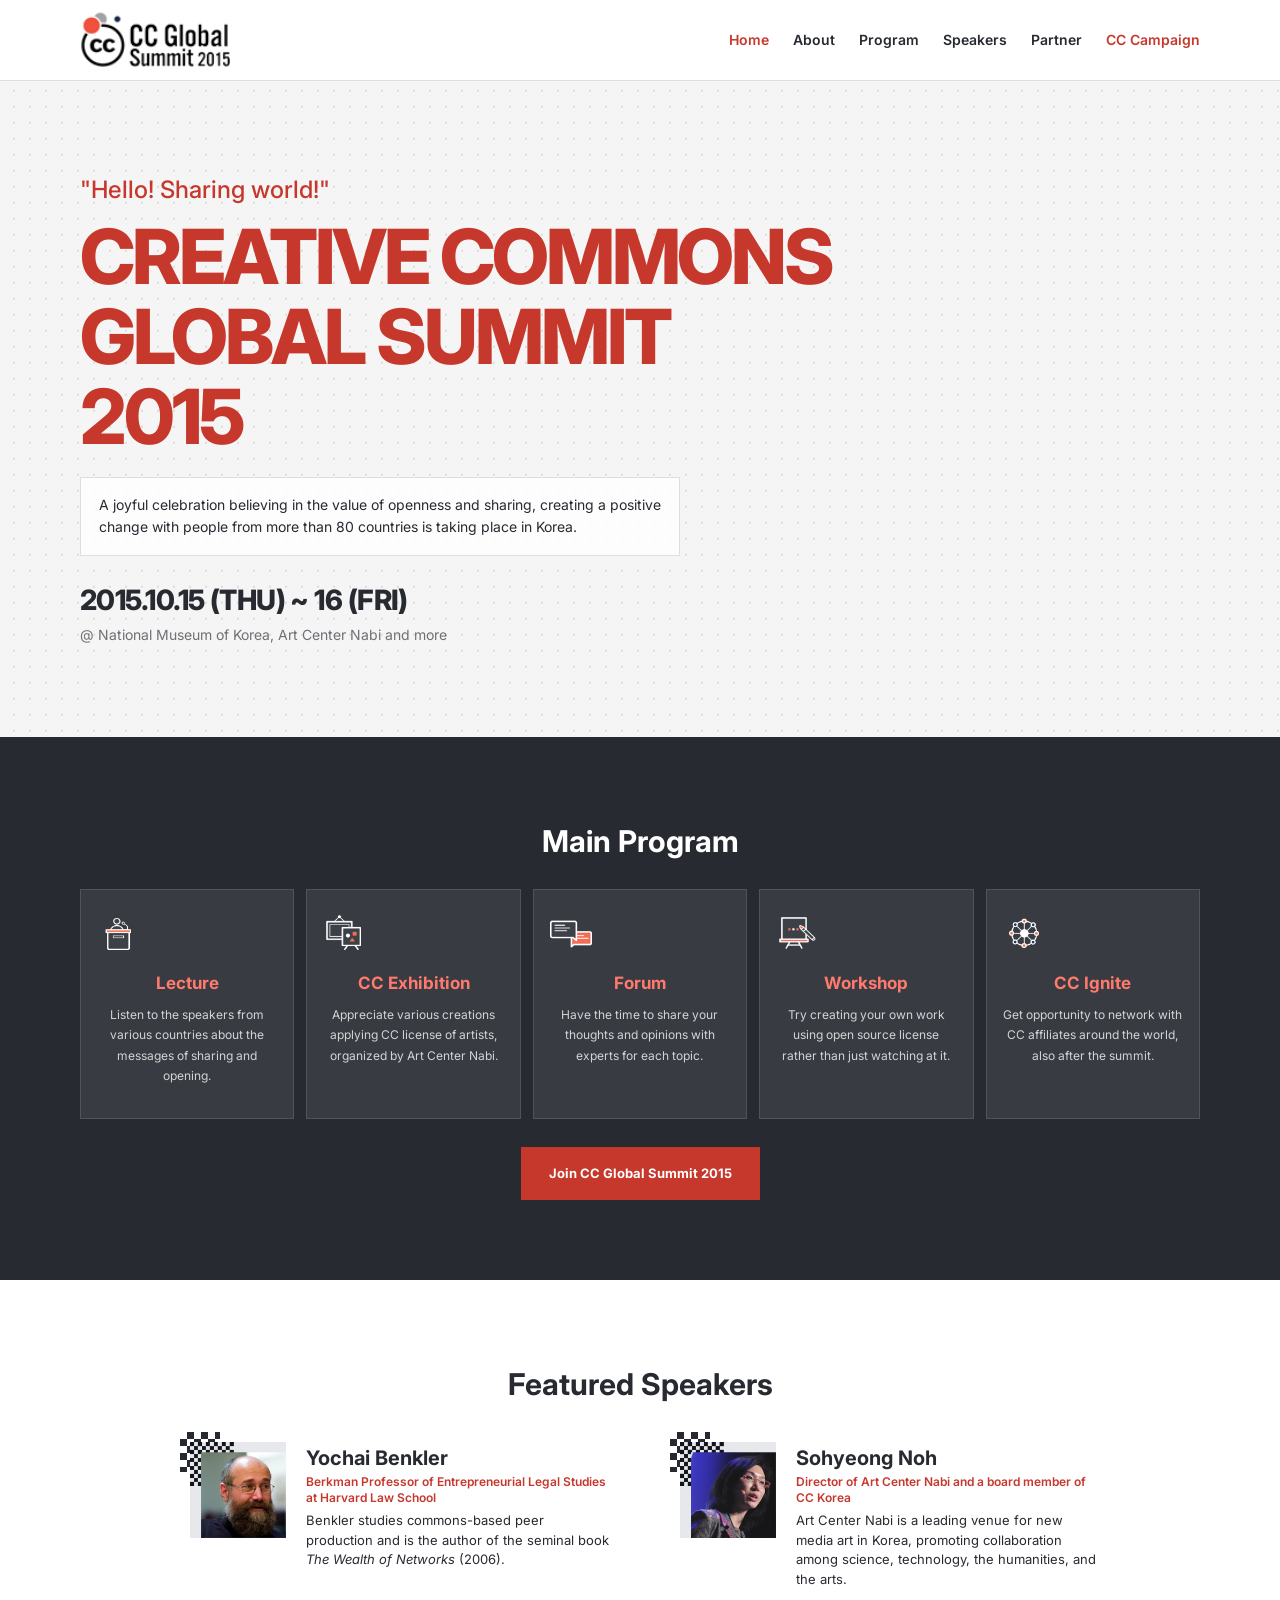
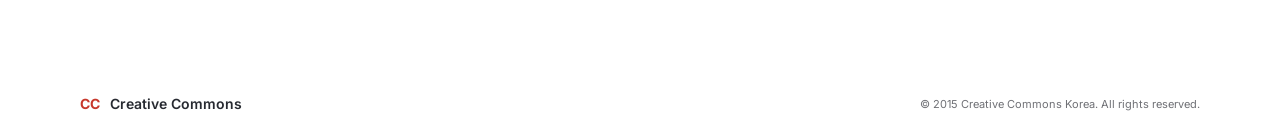
==== home.html @ b618164c "add feature" ====
<!DOCTYPE html>
<html lang="en">
<head>
    <meta charset="UTF-8">
    <meta name="viewport" content="width=device-width, initial-scale=1.0">
    <title>CC Global Summit 2015</title>
    <link rel="preconnect" href="https://fonts.googleapis.com">
    <link rel="preconnect" href="https://fonts.gstatic.com" crossorigin>
    <link href="https://fonts.googleapis.com/css2?family=Inter:wght@400;500;600;700;800&display=swap" rel="stylesheet">
    <link rel="stylesheet" href="./styling.css">
    <script src="./script.js" defer></script>
</head>
<body>
    <header class="site-header">
        <div class="container header-inner">
            <a class="logo" href="home.html"><img src="./assets/images/desklogo.png" alt="CC Global Summit 2015 home"></a>
            <button class="menu-btn" type="button" aria-label="Toggle navigation" aria-controls="site-navigation" aria-expanded="false">
                <span></span><span></span><span></span>
            </button>
            <nav aria-label="Main navigation">
                <ul class="nav-list" id="site-navigation">
                    <li><a href="home.html" aria-current="page">Home</a></li>
                    <li><a href="about.html">About</a></li>
                    <li><a href="home.html#program">Program</a></li>
                    <li><a href="home.html#speakers">Speakers</a></li>
                    <li><a href="about.html#partner">Partner</a></li>
                    <li><a class="campaign" href="https://creativecommons.org/" target="_blank" rel="noopener noreferrer">CC Campaign</a></li>
                </ul>
            </nav>
        </div>
    </header>

    <main>
        <section class="hero" id="home">
            <div class="container">
                <p class="tagline">"Hello! Sharing world!"</p>
                <h1>CREATIVE COMMONS GLOBAL SUMMIT 2015</h1>
                <p class="intro">A joyful celebration believing in the value of openness and sharing, creating a positive change with people from more than 80 countries is taking place in Korea.</p>
                <p class="date">2015.10.15 (THU) ~ 16 (FRI)</p>
                <p class="place">@ National Museum of Korea, Art Center Nabi and more</p>
            </div>
        </section>

        <section class="program" id="program">
            <div class="container">
                <h2 class="section-title">Main Program</h2>
                <ul class="program-list">
                    <li class="program-item">
                        <img src="./assets/images/4e8ddcca5cc461bf747a8ee391ab843e77b59375.png" alt="">
                        <h3>Lecture</h3>
                        <p>Listen to the speakers from various countries about the messages of sharing and opening.</p>
                    </li>
                    <li class="program-item">
                        <img src="./assets/images/4b7952fa0fc730d33ca411752e25c5f976b3ede7%20(1).png" alt="">
                        <h3>CC Exhibition</h3>
                        <p>Appreciate various creations applying CC license of artists, organized by Art Center Nabi.</p>
                    </li>
                    <li class="program-item">
                        <img src="./assets/images/9b1032b44b6590fc6a3c22b837fec3b6158a3625.png" alt="">
                        <h3>Forum</h3>
                        <p>Have the time to share your thoughts and opinions with experts for each topic.</p>
                    </li>
                    <li class="program-item">
                        <img src="./assets/images/159b213a5da46298c548fe619c4bcd8e0d303673%20(1).png" alt="">
                        <h3>Workshop</h3>
                        <p>Try creating your own work using open source license rather than just watching at it.</p>
                    </li>
                    <li class="program-item">
                        <img src="./assets/images/af75a70876f9e09827976d7f0c96c481962920aa.png" alt="">
                        <h3>CC Ignite</h3>
                        <p>Get opportunity to network with CC affiliates around the world, also after the summit.</p>
                    </li>
                </ul>
                <a class="btn-join" href="mailto:ccsummit2015@creativecommons.org?subject=Join%20CC%20Global%20Summit%202015">Join CC Global Summit 2015</a>
            </div>
        </section>

        <section class="speakers" id="speakers">
            <div class="container">
                <h2 class="section-title">Featured Speakers</h2>
                <div class="speaker-list">
                    <article class="speaker">
                        <img src="./assets/images/b1e2f7b7f6ba4559fca340e0e7653a3e13a1e40f.png" alt="Portrait of Yochai Benkler">
                        <div>
                            <h3>Yochai Benkler</h3>
                            <p class="role">Berkman Professor of Entrepreneurial Legal Studies at Harvard Law School</p>
                            <p class="bio">Benkler studies commons-based peer production and is the author of the seminal book <em>The Wealth of Networks</em> (2006).</p>
                        </div>
                    </article>

                    <article class="speaker">
                        <img src="./assets/images/4a6874943ac8fc7c599de16222fa54ffab576cb7.png" alt="Portrait of Sohyeong Noh">
                        <div>
                            <h3>Sohyeong Noh</h3>
                            <p class="role">Director of Art Center Nabi and a board member of CC Korea</p>
                            <p class="bio">Art Center Nabi is a leading venue for new media art in Korea, promoting collaboration among science, technology, the humanities, and the arts.</p>
                        </div>
                    </article>
                </div>
            </div>
        </section>
    </main>

    <footer class="site-footer">
        <div class="container footer-inner">
            <div class="footer-logo"><b>CC</b> Creative Commons</div>
            <small>&copy; 2015 Creative Commons Korea. All rights reserved.</small>
        </div>
    </footer>
</body>
</html>
---- styling.css ----
/* Shared styles and homepage layout */

:root {
  --ink: #272a31;
  --muted: #6f7075;
  --bg: #f5f5f5;
  --white: #fff;
  --red: #c7382c;
  --red-dark: #9f2d24;
  --dark: #272a31;
  --line: #dedede;
}

* {
  box-sizing: border-box;
}

html {
  scroll-behavior: smooth;
}

body {
  margin: 0;
  color: var(--ink);
  background: var(--white);
  font-family: Inter, Arial, sans-serif;
  line-height: 1.6;
}

a {
  color: inherit;
  text-decoration: none;
}

a:focus-visible {
  outline: 3px solid var(--red);
  outline-offset: 3px;
}

img {
  display: block;
  max-width: 100%;
}

.container {
  width: min(1120px, calc(100% - 40px));
  margin: 0 auto;
}

.site-header {
  position: relative;
  z-index: 2;
  background: var(--white);
  border-bottom: 1px solid var(--line);
}

.header-inner {
  display: flex;
  min-height: 72px;
  align-items: center;
  justify-content: space-between;
  gap: 20px;
}

.logo img {
  width: 120px;
}

.menu-btn {
  display: flex;
  width: 32px;
  height: 28px;
  flex-direction: column;
  justify-content: space-around;
  padding: 0;
  border: 0;
  background: transparent;
  cursor: pointer;
}

.menu-btn span {
  width: 100%;
  height: 3px;
  background: var(--ink);
}

.nav-list {
  position: absolute;
  top: 100%;
  right: 0;
  left: 0;
  display: none;
  margin: 0;
  padding: 12px 20px 20px;
  background: var(--white);
  border-bottom: 1px solid var(--line);
  list-style: none;
}

.nav-list.is-open {
  display: block;
}

.menu-btn:focus-visible {
  outline: 3px solid var(--red);
  outline-offset: 3px;
}

.nav-list a {
  display: block;
  padding: 10px 0;
  font-size: 14px;
  font-weight: 600;
}

.nav-list a:hover,
.nav-list a[aria-current="page"] {
  color: var(--red);
}

.nav-list .campaign {
  color: var(--red);
}

.section-title {
  margin: 0 0 24px;
  text-align: center;
  font-size: 24px;
}

.site-footer {
  padding: 24px 0;
}

.footer-inner {
  display: flex;
  align-items: center;
  justify-content: space-between;
  gap: 16px;
}

.footer-logo {
  font-size: 14px;
  font-weight: 600;
}

.footer-logo b {
  margin-right: 6px;
  color: var(--red);
}

.site-footer small {
  color: var(--muted);
  font-size: 11px;
}

@media (min-width: 768px) {
  .container {
    width: min(1120px, calc(100% - 64px));
  }

  .header-inner {
    min-height: 80px;
  }

  .logo img {
    width: 150px;
  }

  .menu-btn {
    display: none;
  }

  .nav-list {
    position: static;
    display: flex;
    align-items: center;
    gap: 24px;
    padding: 0;
    border: 0;
  }

  .nav-list.is-open {
    display: flex;
  }

  .nav-list a {
    padding: 8px 0;
  }

  .section-title {
    font-size: 30px;
  }
}

/* Homepage */

.hero {
  padding: 48px 0 40px;
  background-color: var(--bg);
  background-image: radial-gradient(rgb(0 0 0 / 10%) 1.2px, transparent 1.2px);
  background-size: 16px 16px;
  background-position: right 10px bottom 30px;
}

.hero .tagline {
  margin: 0 0 8px;
  color: var(--red);
  font-size: 15px;
  font-weight: 500;
}

.hero h1 {
  margin: 0 0 20px;
  color: var(--red);
  font-size: clamp(34px, 10.5vw, 52px);
  font-weight: 800;
  line-height: 1.05;
  letter-spacing: -0.04em;
}

.hero .intro {
  margin: 0 0 22px;
  padding: 12px 14px;
  background: rgb(255 255 255 / 80%);
  border: 1px solid var(--line);
  font-size: 12px;
}

.hero .date {
  margin: 0;
  color: var(--ink);
  font-size: 22px;
  font-weight: 800;
  letter-spacing: -0.02em;
}

.hero .place {
  margin: 2px 0 0;
  color: var(--muted);
  font-size: 12px;
}

.program {
  padding: 44px 0;
  background: var(--dark);
  color: var(--white);
}

.program .section-title {
  color: var(--white);
}

.program-list {
  display: grid;
  gap: 8px;
  margin: 0;
  padding: 0;
  list-style: none;
}

.program-item {
  display: grid;
  grid-template-columns: 40px 1fr;
  column-gap: 14px;
  align-items: center;
  padding: 14px;
  background: rgb(255 255 255 / 8%);
  border: 1px solid rgb(255 255 255 / 12%);
}

.program-item img {
  grid-row: span 2;
  width: 36px;
  height: 36px;
  object-fit: contain;
}

.program-item h3 {
  margin: 0;
  color: #ff7a6c;
  font-size: 13px;
}

.program-item p {
  margin: 0;
  color: rgb(255 255 255 / 78%);
  font-size: 11px;
  line-height: 1.5;
}

.btn-join {
  display: block;
  margin-top: 28px;
  padding: 15px 20px;
  background: var(--red);
  color: var(--white);
  text-align: center;
  font-size: 13px;
  font-weight: 700;
  transition: background-color 160ms ease;
}

.btn-join:hover {
  background: var(--red-dark);
}

.speakers {
  padding: 44px 0;
}

.speaker-list {
  display: grid;
  gap: 14px;
}

.speaker {
  display: grid;
  grid-template-columns: 62px minmax(0, 1fr);
  column-gap: 14px;
  padding: 14px;
  border: 1px solid var(--line);
}

.speaker img {
  display: block;
  width: 62px;
  height: 62px;
  object-fit: cover;
  background: #e7e8eb;
}

.speaker-avatar {
  display: grid;
  width: 62px;
  height: 62px;
  place-items: center;
  background: #e7e8eb;
  color: var(--muted);
  font-size: 18px;
  font-weight: 700;
}

.speaker h3 {
  margin: 0;
  color: var(--ink);
  font-size: 14px;
}

.speaker .role {
  margin: 0 0 4px;
  color: var(--red);
  font-size: 10px;
  font-weight: 600;
  line-height: 1.4;
}

.speaker .bio {
  margin: 0;
  font-size: 10px;
  line-height: 1.5;
}

@media (min-width: 768px) {
  .hero {
    padding: 90px 0;
  }

  .hero .tagline {
    font-size: 24px;
  }

  .hero h1 {
    max-width: 760px;
    font-size: clamp(48px, 6.4vw, 76px);
  }

  .hero .intro {
    max-width: 600px;
    padding: 16px 18px;
    font-size: 14px;
  }

  .hero .date {
    font-size: 28px;
  }

  .hero .place {
    font-size: 14px;
  }

  .program {
    padding: 80px 0;
  }

  .program-item {
    display: block;
    min-height: 230px;
    padding: 22px 16px;
    transition: background-color 160ms ease, transform 160ms ease;
  }

  .program-item:hover {
    background: rgb(255 255 255 / 14%);
    transform: translateY(-4px);
  }

  .program-item img {
    width: 42px;
    height: 42px;
    margin-bottom: 16px;
  }

  .program-item h3 {
    margin-bottom: 8px;
    font-size: 17px;
  }

  .program-item p {
    font-size: 12px;
    line-height: 1.7;
  }

  .btn-join {
    display: inline-block;
    padding: 16px 28px;
  }

  .program .container {
    text-align: center;
  }

  .speakers {
    padding: 80px 0;
  }

  .speaker {
    grid-template-columns: 88px minmax(0, 1fr);
    padding: 24px;
    column-gap: 20px;
  }

  .speaker img,
  .speaker-avatar {
    width: 88px;
    height: 88px;
  }

  .speaker h3 {
    font-size: 20px;
  }

  .speaker .role {
    font-size: 12px;
  }

  .speaker .bio {
    font-size: 13px;
  }
}

@media (min-width: 768px) and (max-width: 1023px) {
  .program-list {
    grid-template-columns: repeat(3, minmax(0, 1fr));
    gap: 12px;
  }

  .program-item {
    min-height: 210px;
    padding: 20px 14px;
  }

  .speaker-list {
    grid-template-columns: 1fr;
    gap: 22px;
    max-width: 700px;
    margin: 0 auto;
  }
}

@media (min-width: 1024px) {
  .program-list {
    grid-template-columns: repeat(5, minmax(0, 1fr));
    gap: 12px;
  }

  .speaker-list {
    grid-template-columns: repeat(2, minmax(0, 1fr));
    gap: 36px 60px;
    max-width: 920px;
    margin: 0 auto;
  }

  /* Desktop design: borderless speaker rows, checkered corner on each photo,
     no MORE toggle. */
  .speaker {
    position: relative;
    grid-template-columns: 96px 1fr;
    align-items: start;
    padding: 10px 0 0 10px;
    border: 0;
  }

  .speaker::before {
    content: "";
    position: absolute;
    top: 0;
    left: 0;
    width: 40px;
    height: 40px;
    background: repeating-conic-gradient(var(--ink) 0 25%, transparent 0 50%) 0 0 / 14px 14px;
  }

  .speaker img {
    position: relative;
    z-index: 1;
    width: 96px;
    height: 96px;
  }

  .speaker-avatar {
    position: relative;
    z-index: 1;
    width: 96px;
    height: 96px;
  }
}
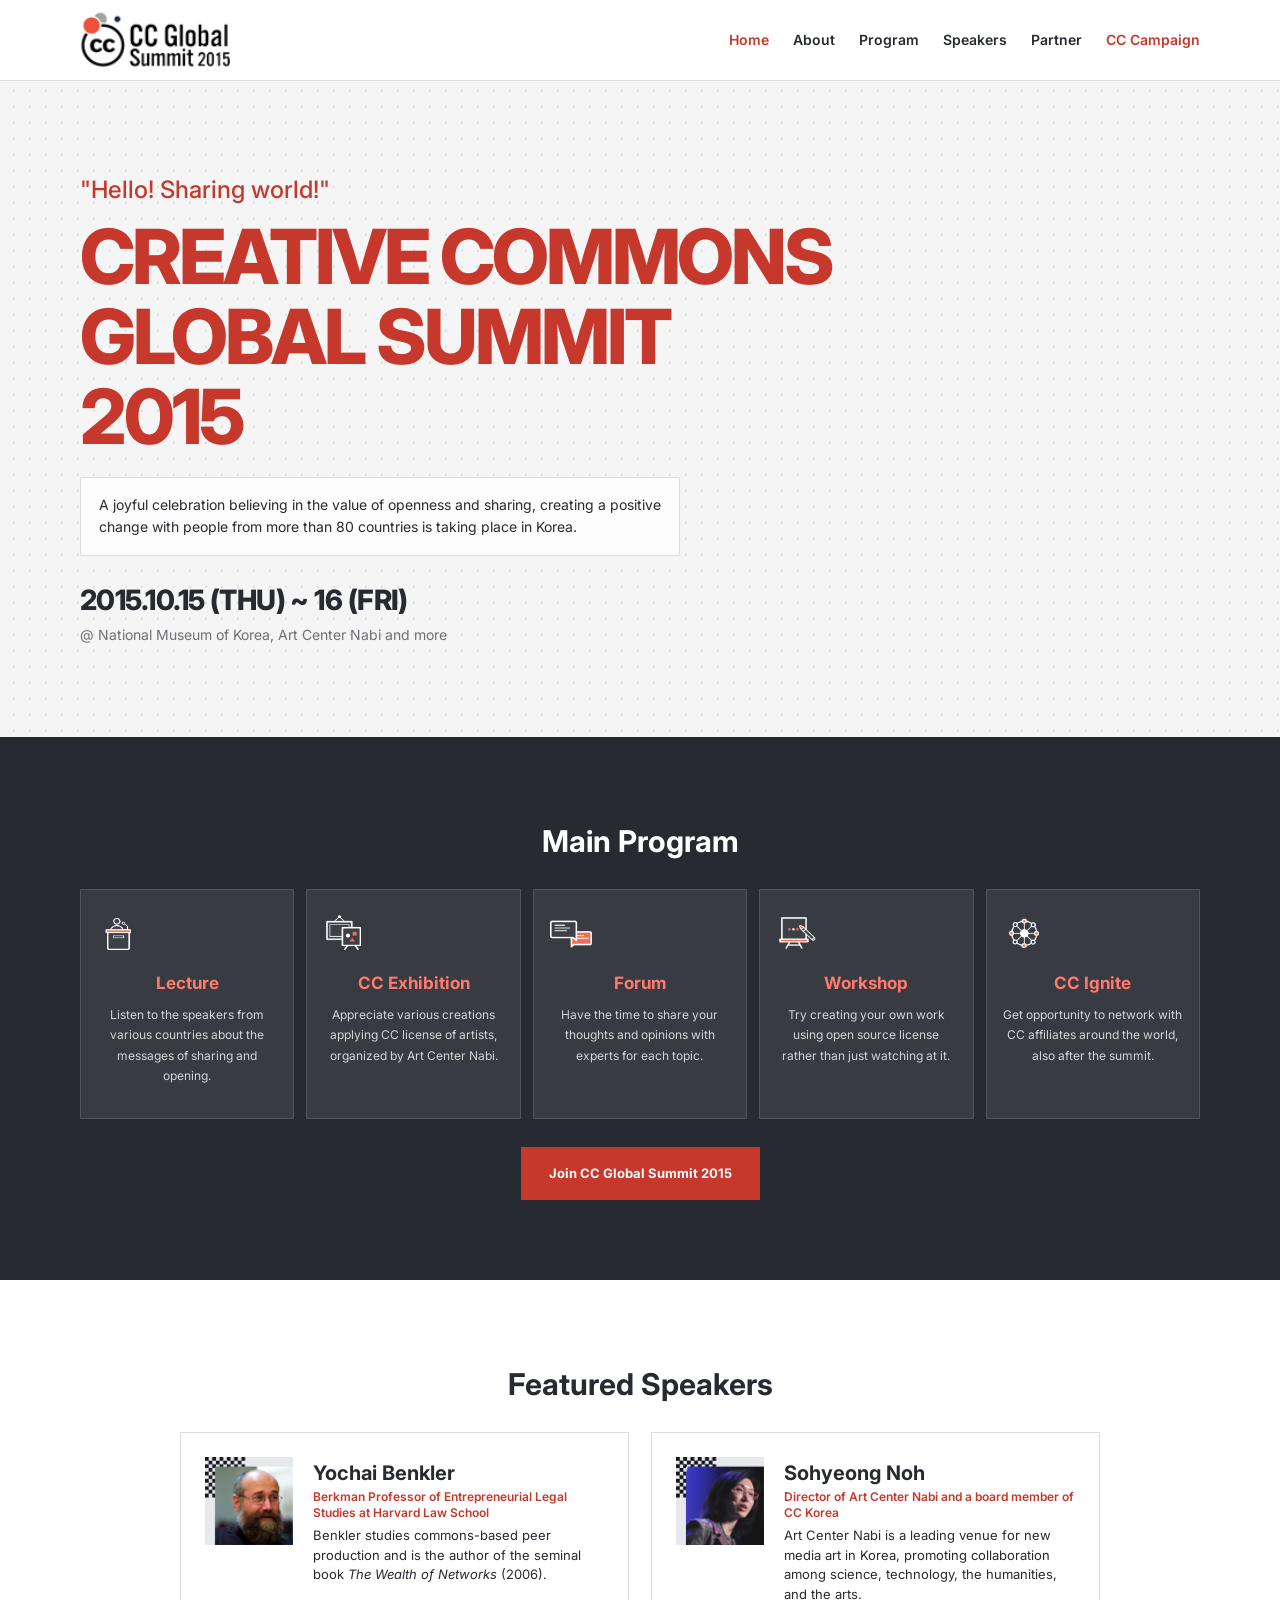
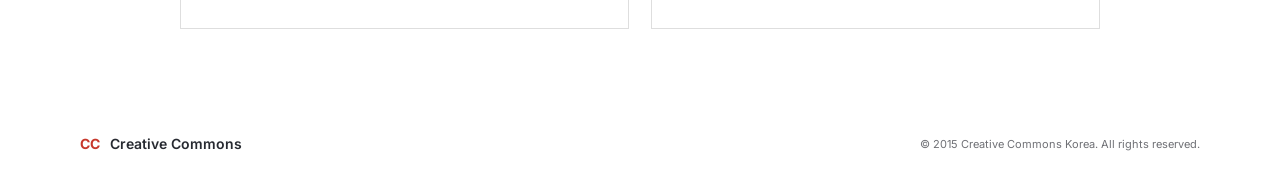
==== commit cea86bc1: "add project_frame" ====
--- a/home.html
+++ b/home.html
@@ -7,6 +7,7 @@
     <link rel="preconnect" href="https://fonts.googleapis.com">
     <link rel="preconnect" href="https://fonts.gstatic.com" crossorigin>
     <link href="https://fonts.googleapis.com/css2?family=Inter:wght@400;500;600;700;800&display=swap" rel="stylesheet">
+    <link rel="stylesheet" href="./base.css">
     <link rel="stylesheet" href="./styling.css">
     <script src="./script.js" defer></script>
 </head>
--- a/base.css
+++ b/base.css
@@ -0,0 +1,185 @@
+:root {
+  --ink: #272a31;
+  --muted: #6f7075;
+  --bg: #f5f5f5;
+  --white: #fff;
+  --red: #c7382c;
+  --red-dark: #9f2d24;
+  --dark: #272a31;
+  --line: #dedede;
+}
+
+* {
+  box-sizing: border-box;
+}
+
+html {
+  scroll-behavior: smooth;
+}
+
+body {
+  margin: 0;
+  color: var(--ink);
+  background: var(--white);
+  font-family: Inter, Arial, sans-serif;
+  line-height: 1.6;
+}
+
+a {
+  color: inherit;
+  text-decoration: none;
+}
+
+img {
+  display: block;
+  max-width: 100%;
+}
+
+.container {
+  width: min(1120px, 100% - 40px);
+  margin: 0 auto;
+}
+
+.site-header {
+  position: relative;
+  z-index: 2;
+  background: var(--white);
+  border-bottom: 1px solid var(--line);
+}
+
+.header-inner {
+  display: flex;
+  min-height: 72px;
+  align-items: center;
+  justify-content: space-between;
+  gap: 20px;
+}
+
+.logo img {
+  width: 120px;
+}
+
+.menu-btn {
+  display: flex;
+  width: 32px;
+  height: 28px;
+  flex-direction: column;
+  justify-content: space-around;
+  padding: 0;
+  border: 0;
+  background: transparent;
+  cursor: pointer;
+}
+
+a:focus-visible,
+.menu-btn:focus-visible {
+  outline: 3px solid var(--red);
+  outline-offset: 3px;
+}
+
+.menu-btn span {
+  width: 100%;
+  height: 3px;
+  background: var(--ink);
+}
+
+.nav-list {
+  position: absolute;
+  top: 100%;
+  right: 0;
+  left: 0;
+  display: none;
+  margin: 0;
+  padding: 12px 20px 20px;
+  background: var(--white);
+  border-bottom: 1px solid var(--line);
+  list-style: none;
+}
+
+.nav-list.is-open {
+  display: block;
+}
+
+.nav-list a {
+  display: block;
+  padding: 10px 0;
+  font-size: 14px;
+  font-weight: 600;
+}
+
+.nav-list a:hover,
+.nav-list a[aria-current="page"],
+.nav-list .campaign {
+  color: var(--red);
+}
+
+.section-title {
+  margin: 0 0 24px;
+  text-align: center;
+  font-size: 24px;
+}
+
+.site-footer {
+  padding: 24px 0;
+}
+
+.footer-inner {
+  display: flex;
+  align-items: center;
+  justify-content: space-between;
+  gap: 16px;
+}
+
+.footer-logo {
+  font-size: 14px;
+  font-weight: 600;
+}
+
+.footer-logo b {
+  margin-right: 6px;
+  color: var(--red);
+}
+
+.site-footer small {
+  color: var(--muted);
+  font-size: 11px;
+}
+
+@media (min-width: 768px) {
+  .container {
+    width: min(1120px, 100% - 64px);
+  }
+
+  .header-inner {
+    min-height: 80px;
+  }
+
+  .logo img {
+    width: 150px;
+  }
+
+  .menu-btn {
+    display: none;
+  }
+
+  .nav-list {
+    position: static;
+    display: flex;
+    align-items: center;
+    gap: 24px;
+    padding: 0;
+    border: 0;
+  }
+
+  .nav-list.is-open {
+    display: flex;
+  }
+
+  .nav-list a {
+    padding: 8px 0;
+  }
+
+  .section-title {
+    font-size: 30px;
+  }
+}
--- a/styling.css
+++ b/styling.css
@@ -1,199 +1,6 @@
-/* Shared styles and homepage layout */
-
-:root {
-  --ink: #272a31;
-  --muted: #6f7075;
-  --bg: #f5f5f5;
-  --white: #fff;
-  --red: #c7382c;
-  --red-dark: #9f2d24;
-  --dark: #272a31;
-  --line: #dedede;
-}
-
-* {
-  box-sizing: border-box;
-}
-
-html {
-  scroll-behavior: smooth;
-}
-
-body {
-  margin: 0;
-  color: var(--ink);
-  background: var(--white);
-  font-family: Inter, Arial, sans-serif;
-  line-height: 1.6;
-}
-
-a {
-  color: inherit;
-  text-decoration: none;
-}
-
-a:focus-visible {
-  outline: 3px solid var(--red);
-  outline-offset: 3px;
-}
-
-img {
-  display: block;
-  max-width: 100%;
-}
-
-.container {
-  width: min(1120px, calc(100% - 40px));
-  margin: 0 auto;
-}
-
-.site-header {
-  position: relative;
-  z-index: 2;
-  background: var(--white);
-  border-bottom: 1px solid var(--line);
-}
-
-.header-inner {
-  display: flex;
-  min-height: 72px;
-  align-items: center;
-  justify-content: space-between;
-  gap: 20px;
-}
-
-.logo img {
-  width: 120px;
-}
-
-.menu-btn {
-  display: flex;
-  width: 32px;
-  height: 28px;
-  flex-direction: column;
-  justify-content: space-around;
-  padding: 0;
-  border: 0;
-  background: transparent;
-  cursor: pointer;
-}
-
-.menu-btn span {
-  width: 100%;
-  height: 3px;
-  background: var(--ink);
-}
-
-.nav-list {
-  position: absolute;
-  top: 100%;
-  right: 0;
-  left: 0;
-  display: none;
-  margin: 0;
-  padding: 12px 20px 20px;
-  background: var(--white);
-  border-bottom: 1px solid var(--line);
-  list-style: none;
-}
-
-.nav-list.is-open {
-  display: block;
-}
-
-.menu-btn:focus-visible {
-  outline: 3px solid var(--red);
-  outline-offset: 3px;
-}
-
-.nav-list a {
-  display: block;
-  padding: 10px 0;
-  font-size: 14px;
-  font-weight: 600;
-}
-
-.nav-list a:hover,
-.nav-list a[aria-current="page"] {
-  color: var(--red);
-}
-
-.nav-list .campaign {
-  color: var(--red);
-}
-
-.section-title {
-  margin: 0 0 24px;
-  text-align: center;
-  font-size: 24px;
-}
-
-.site-footer {
-  padding: 24px 0;
-}
-
-.footer-inner {
-  display: flex;
-  align-items: center;
-  justify-content: space-between;
-  gap: 16px;
-}
-
-.footer-logo {
-  font-size: 14px;
-  font-weight: 600;
-}
-
-.footer-logo b {
-  margin-right: 6px;
-  color: var(--red);
-}
-
-.site-footer small {
-  color: var(--muted);
-  font-size: 11px;
-}
-
-@media (min-width: 768px) {
-  .container {
-    width: min(1120px, calc(100% - 64px));
-  }
-
-  .header-inner {
-    min-height: 80px;
-  }
-
-  .logo img {
-    width: 150px;
-  }
-
-  .menu-btn {
-    display: none;
-  }
-
-  .nav-list {
-    position: static;
-    display: flex;
-    align-items: center;
-    gap: 24px;
-    padding: 0;
-    border: 0;
-  }
-
-  .nav-list.is-open {
-    display: flex;
-  }
-
-  .nav-list a {
-    padding: 8px 0;
-  }
-
-  .section-title {
-    font-size: 30px;
-  }
-}
-
-/* Homepage */
+/* Home page sections. Load after base.css. */
+
+/* ---------- Hero ---------- */
 
 .hero {
   padding: 48px 0 40px;
@@ -240,6 +47,8 @@
   color: var(--muted);
   font-size: 12px;
 }
+
+/* ---------- Main program ---------- */
 
 .program {
   padding: 44px 0;
@@ -305,6 +114,8 @@
   background: var(--red-dark);
 }
 
+/* ---------- Speakers ---------- */
+
 .speakers {
   padding: 44px 0;
 }
@@ -316,29 +127,17 @@
 
 .speaker {
   display: grid;
-  grid-template-columns: 62px minmax(0, 1fr);
+  grid-template-columns: 62px 1fr;
   column-gap: 14px;
   padding: 14px;
   border: 1px solid var(--line);
 }
 
 .speaker img {
-  display: block;
   width: 62px;
   height: 62px;
   object-fit: cover;
   background: #e7e8eb;
-}
-
-.speaker-avatar {
-  display: grid;
-  width: 62px;
-  height: 62px;
-  place-items: center;
-  background: #e7e8eb;
-  color: var(--muted);
-  font-size: 18px;
-  font-weight: 700;
 }
 
 .speaker h3 {
@@ -361,6 +160,52 @@
   line-height: 1.5;
 }
 
+.speaker details {
+  grid-column: 1 / -1;
+  margin-top: 12px;
+}
+
+.speaker summary {
+  display: flex;
+  justify-content: center;
+  align-items: center;
+  gap: 6px;
+  padding: 7px;
+  border: 1px solid var(--line);
+  color: var(--ink);
+  font-size: 10px;
+  font-weight: 700;
+  letter-spacing: 0.08em;
+  list-style: none;
+  cursor: pointer;
+}
+
+.speaker summary::-webkit-details-marker {
+  display: none;
+}
+
+.speaker summary::after {
+  content: "\2304";
+  transition: transform 160ms ease;
+}
+
+.speaker details[open] summary::after {
+  transform: rotate(180deg);
+}
+
+.speaker summary:hover {
+  border-color: var(--red);
+  color: var(--red);
+}
+
+.speaker details p {
+  margin: 10px 0 0;
+  font-size: 11px;
+  color: var(--muted);
+}
+
+/* ---------- Tablet and desktop (min-width: 768px) ---------- */
+
 @media (min-width: 768px) {
   .hero {
     padding: 90px 0;
@@ -435,13 +280,12 @@
   }
 
   .speaker {
-    grid-template-columns: 88px minmax(0, 1fr);
+    grid-template-columns: 88px 1fr;
     padding: 24px;
     column-gap: 20px;
   }
 
-  .speaker img,
-  .speaker-avatar {
+  .speaker img {
     width: 88px;
     height: 88px;
   }
@@ -458,6 +302,8 @@
     font-size: 13px;
   }
 }
+
+/* ---------- Tablet only (768px to 1023px) ---------- */
 
 @media (min-width: 768px) and (max-width: 1023px) {
   .program-list {
@@ -478,6 +324,8 @@
   }
 }
 
+/* ---------- Desktop (min-width: 1024px) ---------- */
+
 @media (min-width: 1024px) {
   .program-list {
     grid-template-columns: repeat(5, minmax(0, 1fr));
@@ -486,42 +334,8 @@
 
   .speaker-list {
     grid-template-columns: repeat(2, minmax(0, 1fr));
-    gap: 36px 60px;
+    gap: 22px;
     max-width: 920px;
     margin: 0 auto;
   }
-
-  /* Desktop design: borderless speaker rows, checkered corner on each photo,
-     no MORE toggle. */
-  .speaker {
-    position: relative;
-    grid-template-columns: 96px 1fr;
-    align-items: start;
-    padding: 10px 0 0 10px;
-    border: 0;
-  }
-
-  .speaker::before {
-    content: "";
-    position: absolute;
-    top: 0;
-    left: 0;
-    width: 40px;
-    height: 40px;
-    background: repeating-conic-gradient(var(--ink) 0 25%, transparent 0 50%) 0 0 / 14px 14px;
-  }
-
-  .speaker img {
-    position: relative;
-    z-index: 1;
-    width: 96px;
-    height: 96px;
-  }
-
-  .speaker-avatar {
-    position: relative;
-    z-index: 1;
-    width: 96px;
-    height: 96px;
-  }
-}+}
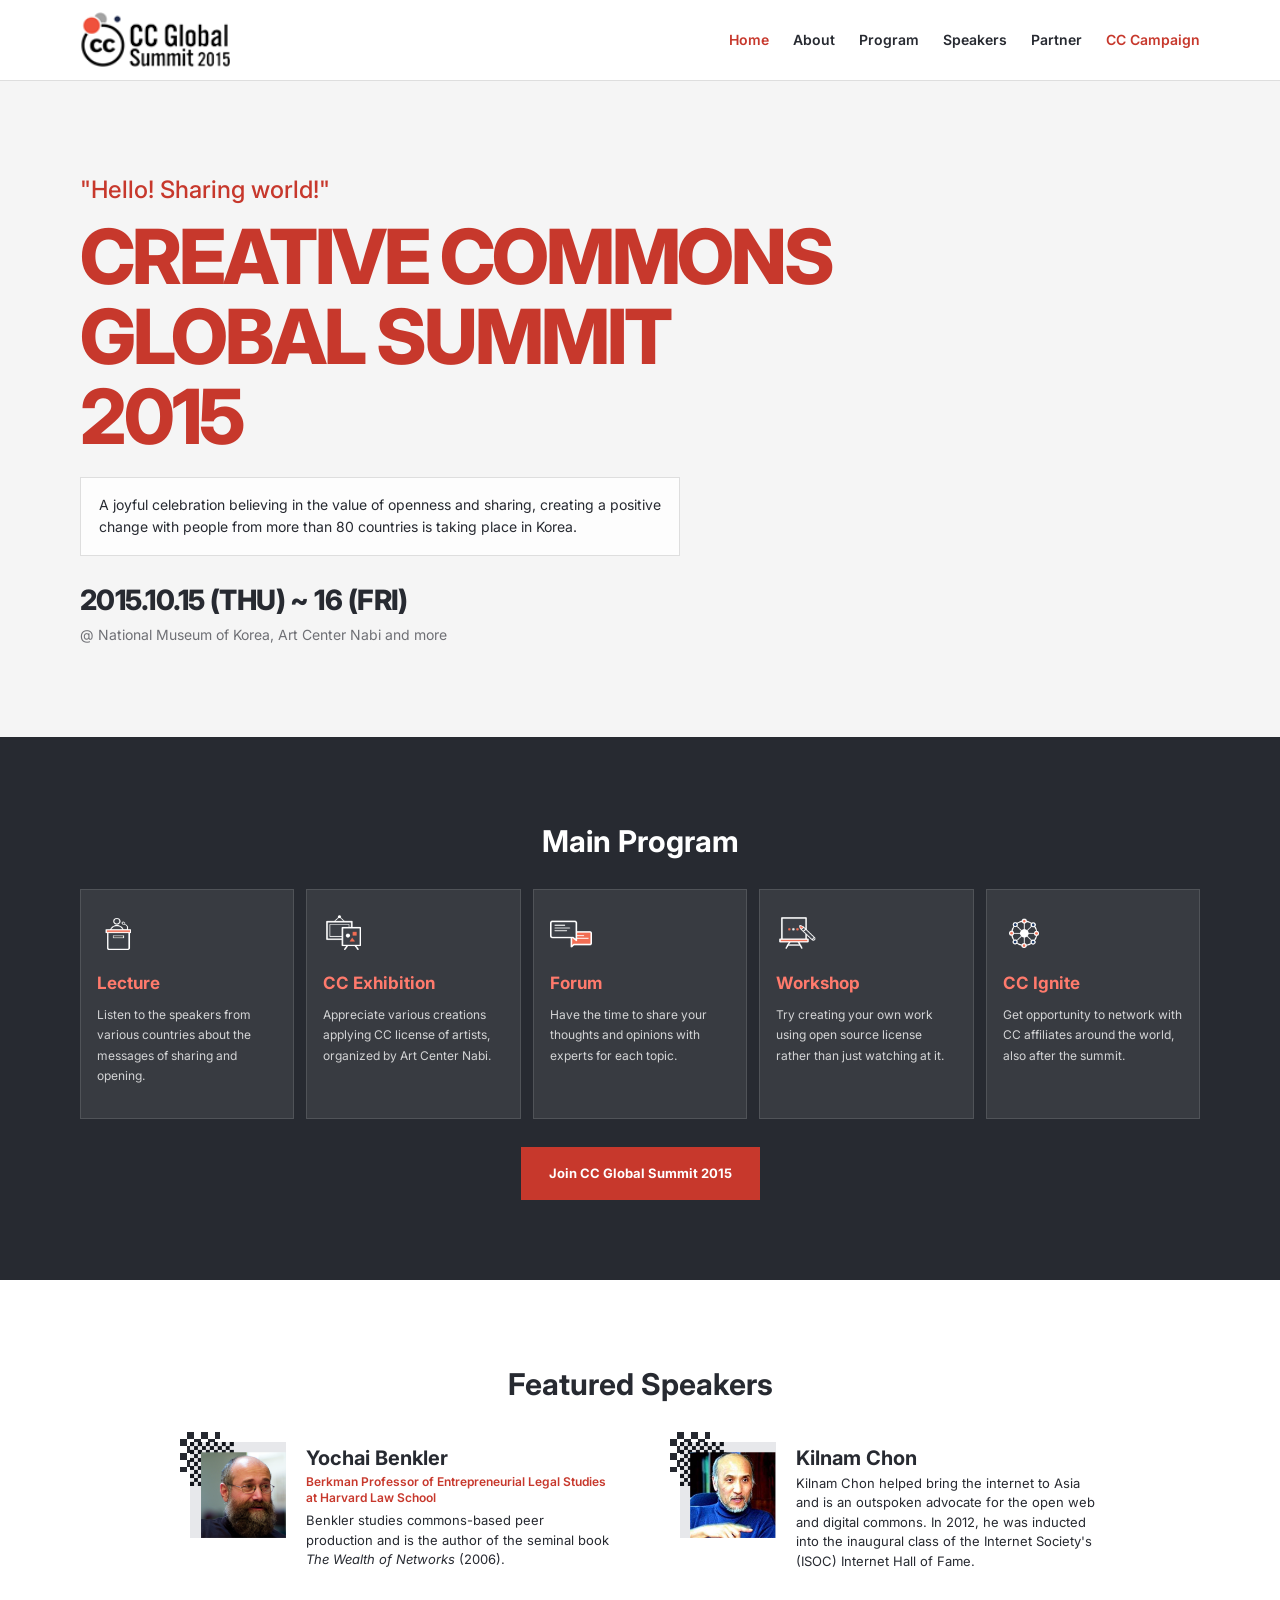
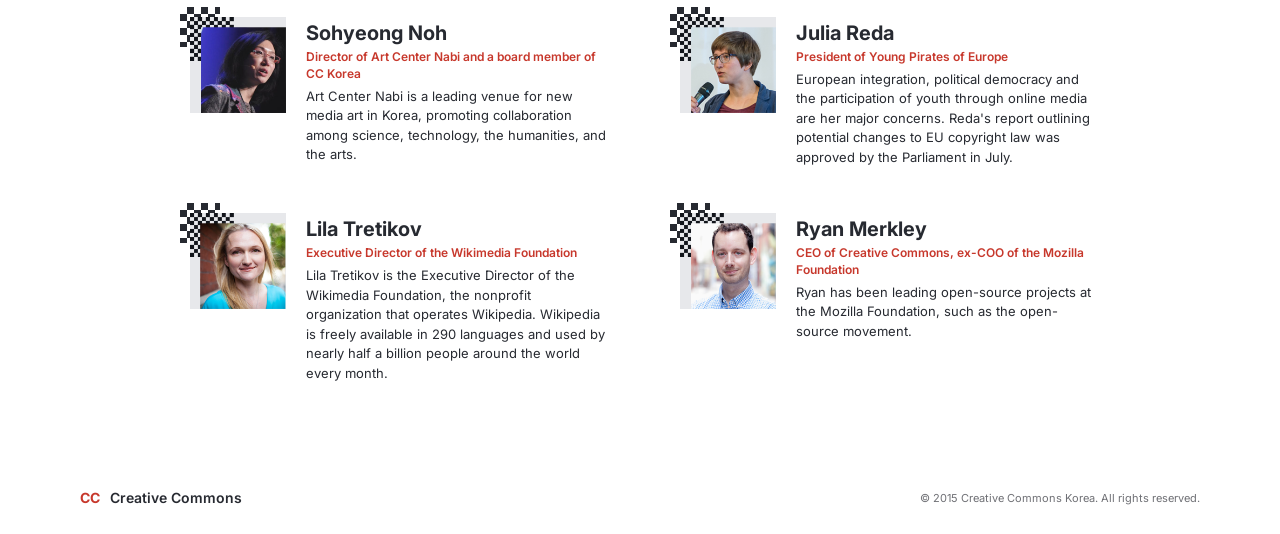
==== commit bc6ac433: "add project_frame" ====
--- a/home.html
+++ b/home.html
@@ -79,13 +79,21 @@
         <section class="speakers" id="speakers">
             <div class="container">
                 <h2 class="section-title">Featured Speakers</h2>
-                <div class="speaker-list">
+                <div class="speaker-list" id="speaker-list">
                     <article class="speaker">
                         <img src="./assets/images/b1e2f7b7f6ba4559fca340e0e7653a3e13a1e40f.png" alt="Portrait of Yochai Benkler">
                         <div>
                             <h3>Yochai Benkler</h3>
                             <p class="role">Berkman Professor of Entrepreneurial Legal Studies at Harvard Law School</p>
                             <p class="bio">Benkler studies commons-based peer production and is the author of the seminal book <em>The Wealth of Networks</em> (2006).</p>
+                        </div>
+                    </article>
+
+                    <article class="speaker speaker--extra">
+                        <img src="./assets/images/5569eb5373b99fff9dae80722276372ae3fe7e9a.png" alt="Portrait of Kilnam Chon">
+                        <div>
+                            <h3>Kilnam Chon</h3>
+                            <p class="bio">Kilnam Chon helped bring the internet to Asia and is an outspoken advocate for the open web and digital commons. In 2012, he was inducted into the inaugural class of the Internet Society's (ISOC) Internet Hall of Fame.</p>
                         </div>
                     </article>
 
@@ -97,7 +105,38 @@
                             <p class="bio">Art Center Nabi is a leading venue for new media art in Korea, promoting collaboration among science, technology, the humanities, and the arts.</p>
                         </div>
                     </article>
+
+                    <article class="speaker speaker--extra">
+                        <img src="./assets/images/69d8c8be81a856e3224a745fe973e55102e80695%20(1).png" alt="Portrait of Julia Reda">
+                        <div>
+                            <h3>Julia Reda</h3>
+                            <p class="role">President of Young Pirates of Europe</p>
+                            <p class="bio">European integration, political democracy and the participation of youth through online media are her major concerns. Reda's report outlining potential changes to EU copyright law was approved by the Parliament in July.</p>
+                        </div>
+                    </article>
+
+                    <article class="speaker speaker--extra">
+                        <img src="./assets/images/973c1c8755b0e752b6215cedb5b784c8905c0b6a%20-%20Copy.png" alt="Portrait of Lila Tretikov">
+                        <div>
+                            <h3>Lila Tretikov</h3>
+                            <p class="role">Executive Director of the Wikimedia Foundation</p>
+                            <p class="bio">Lila Tretikov is the Executive Director of the Wikimedia Foundation, the nonprofit organization that operates Wikipedia. Wikipedia is freely available in 290 languages and used by nearly half a billion people around the world every month.</p>
+                        </div>
+                    </article>
+
+                    <article class="speaker speaker--extra">
+                        <img src="./assets/images/d9fcc81ff024da8d1fb26a453c68f57702fe17cc.png" alt="Portrait of Ryan Merkley">
+                        <div>
+                            <h3>Ryan Merkley</h3>
+                            <p class="role">CEO of Creative Commons, ex-COO of the Mozilla Foundation</p>
+                            <p class="bio">Ryan has been leading open-source projects at the Mozilla Foundation, such as the open-source movement.</p>
+                        </div>
+                    </article>
                 </div>
+                <button class="more-btn" type="button" aria-expanded="false" aria-controls="speaker-list">
+                    <span class="more-label">More</span>
+                    <img src="./assets/images/7dd69167a4ad922c03305c4db85f2936dd0a02a5.png" alt="">
+                </button>
             </div>
         </section>
     </main>
@@ -108,5 +147,6 @@
             <small>&copy; 2015 Creative Commons Korea. All rights reserved.</small>
         </div>
     </footer>
+    <script src="./speakers.js" defer></script>
 </body>
 </html>
--- a/styling.css
+++ b/styling.css
@@ -1,4 +1,5 @@
-/* Home page sections. Load after base.css. */
+/* CC Global Summit 2015 - HOME page styles (home.html / index.html)
+   Load after base.css. */
 
 /* ---------- Hero ---------- */
 
@@ -114,7 +115,7 @@
   background: var(--red-dark);
 }
 
-/* ---------- Speakers ---------- */
+/* ---------- Featured speakers ---------- */
 
 .speakers {
   padding: 44px 0;
@@ -129,6 +130,7 @@
   display: grid;
   grid-template-columns: 62px 1fr;
   column-gap: 14px;
+  align-items: start;
   padding: 14px;
   border: 1px solid var(--line);
 }
@@ -160,48 +162,50 @@
   line-height: 1.5;
 }
 
-.speaker details {
-  grid-column: 1 / -1;
-  margin-top: 12px;
-}
-
-.speaker summary {
+/* More button: on mobile and tablet only the first two speakers show;
+   the button reveals the rest. On desktop all speakers show. */
+
+.speaker--extra {
+  display: none;
+}
+
+.speaker-list.is-open .speaker--extra {
+  display: grid;
+}
+
+.more-btn {
   display: flex;
+  align-items: center;
   justify-content: center;
-  align-items: center;
-  gap: 6px;
-  padding: 7px;
+  gap: 8px;
+  width: 100%;
+  margin-top: 14px;
+  padding: 10px;
   border: 1px solid var(--line);
+  background: var(--white);
   color: var(--ink);
-  font-size: 10px;
+  font: inherit;
+  font-size: 11px;
   font-weight: 700;
   letter-spacing: 0.08em;
-  list-style: none;
+  text-transform: uppercase;
   cursor: pointer;
 }
 
-.speaker summary::-webkit-details-marker {
-  display: none;
-}
-
-.speaker summary::after {
-  content: "\2304";
-  transition: transform 160ms ease;
-}
-
-.speaker details[open] summary::after {
-  transform: rotate(180deg);
-}
-
-.speaker summary:hover {
+.more-btn:hover {
   border-color: var(--red);
   color: var(--red);
 }
 
-.speaker details p {
-  margin: 10px 0 0;
-  font-size: 11px;
-  color: var(--muted);
+.more-btn img {
+  width: 12px;
+  height: 12px;
+  object-fit: contain;
+  transition: transform 160ms ease;
+}
+
+.more-btn[aria-expanded="true"] img {
+  transform: rotate(180deg);
 }
 
 /* ---------- Tablet and desktop (min-width: 768px) ---------- */
@@ -238,10 +242,15 @@
     padding: 80px 0;
   }
 
+  .program .container {
+    text-align: center;
+  }
+
   .program-item {
     display: block;
     min-height: 230px;
     padding: 22px 16px;
+    text-align: left;
     transition: background-color 160ms ease, transform 160ms ease;
   }
 
@@ -271,10 +280,6 @@
     padding: 16px 28px;
   }
 
-  .program .container {
-    text-align: center;
-  }
-
   .speakers {
     padding: 80px 0;
   }
@@ -314,6 +319,13 @@
   .program-item {
     min-height: 210px;
     padding: 20px 14px;
+  }
+
+  .more-btn {
+    max-width: 700px;
+    margin-right: auto;
+    margin-left: auto;
+    font-size: 12px;
   }
 
   .speaker-list {
@@ -332,10 +344,55 @@
     gap: 12px;
   }
 
+  /* Desktop-only decorative images. Save them in assets/images/
+     (or change the names). A missing file is simply not shown. */
+  .hero {
+    background-image:
+      url("./assets/images/hero-dots.png"),
+      url("./assets/images/hero-shapes.png");
+    background-repeat: no-repeat, no-repeat;
+    background-position: right 8% top 25%, left 6% bottom 12%;
+    background-size: 120px auto, 90px auto;
+  }
+
+  /* All speakers always visible on desktop, so no More button */
+  .speaker--extra {
+    display: grid;
+  }
+
+  .more-btn {
+    display: none;
+  }
+
+  /* Speakers: two columns, borderless rows, checkered corner on each photo */
   .speaker-list {
     grid-template-columns: repeat(2, minmax(0, 1fr));
-    gap: 22px;
+    gap: 36px 60px;
     max-width: 920px;
     margin: 0 auto;
   }
-}
+
+  .speaker {
+    position: relative;
+    grid-template-columns: 96px 1fr;
+    padding: 10px 0 0 10px;
+    border: 0;
+  }
+
+  .speaker::before {
+    content: "";
+    position: absolute;
+    top: 0;
+    left: 0;
+    width: 40px;
+    height: 40px;
+    background: repeating-conic-gradient(var(--ink) 0 25%, transparent 0 50%) 0 0 / 14px 14px;
+  }
+
+  .speaker img {
+    position: relative;
+    z-index: 1;
+    width: 96px;
+    height: 96px;
+  }
+}
